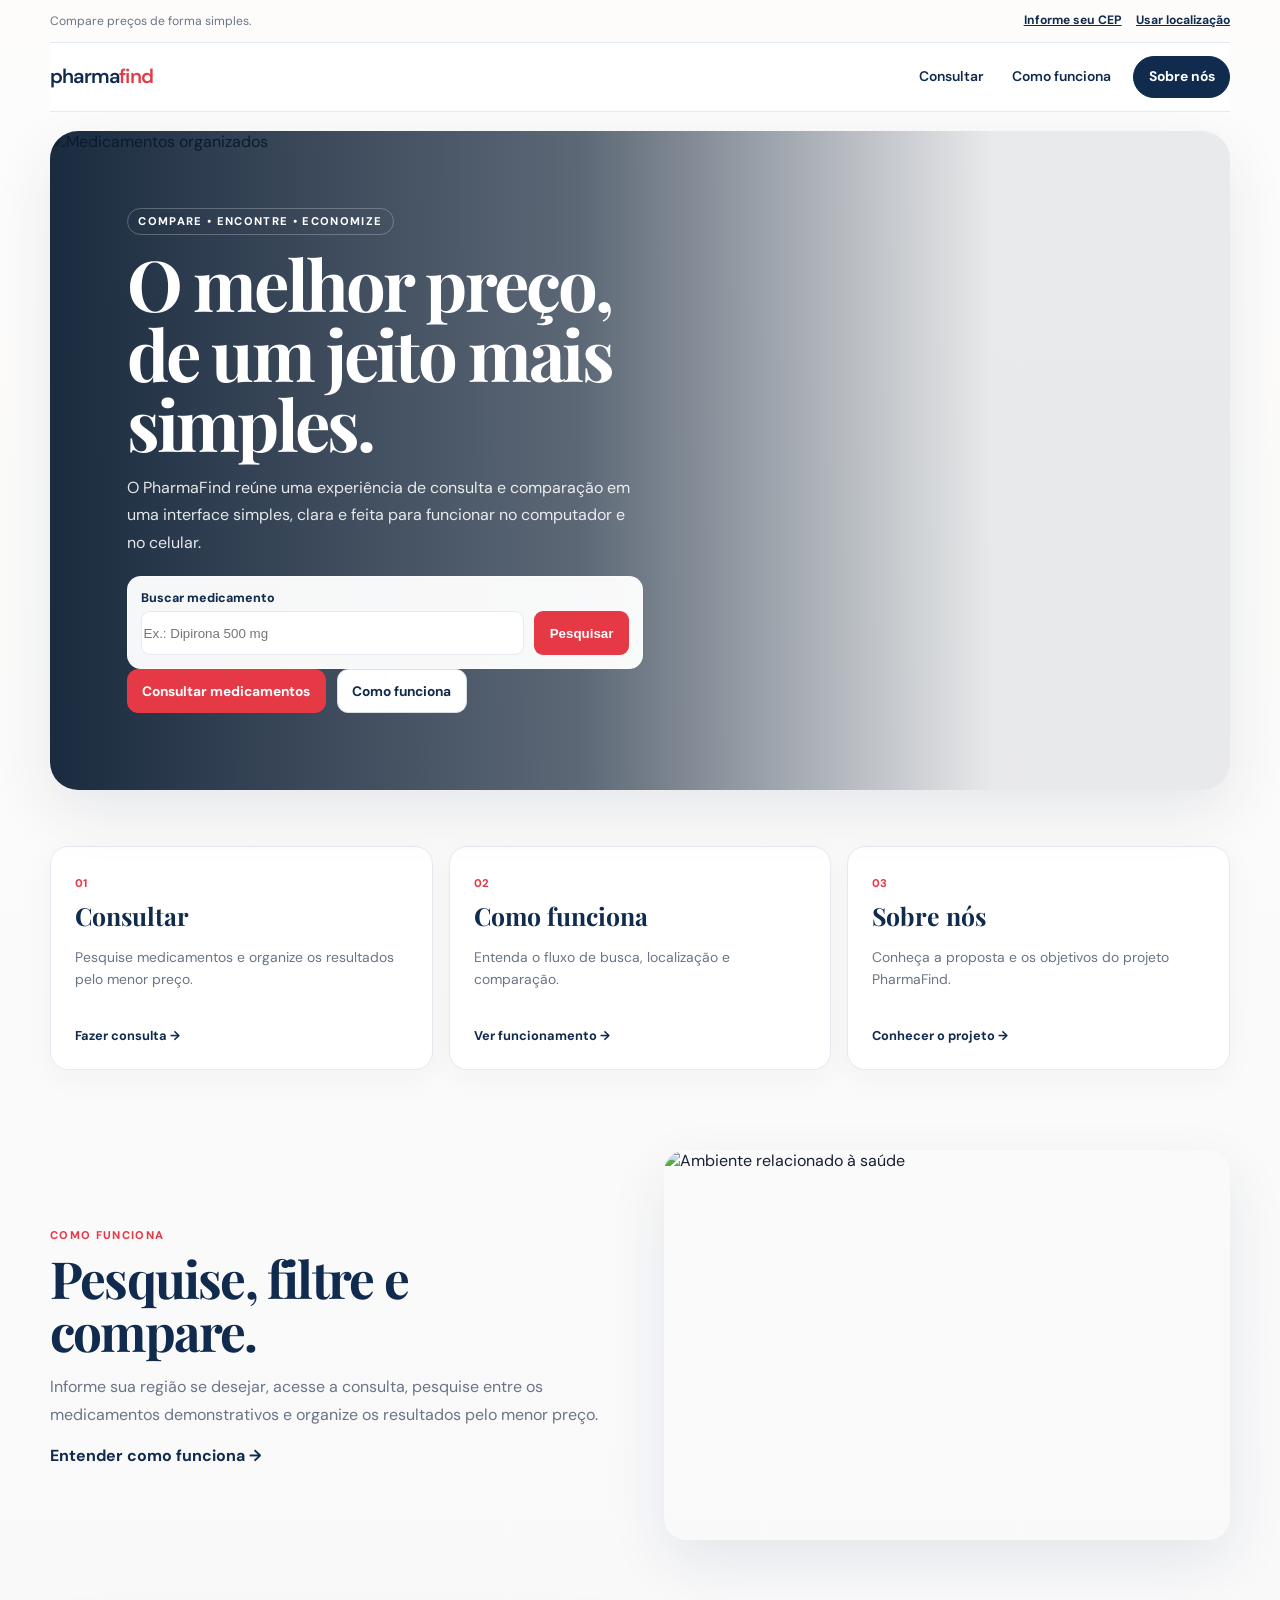
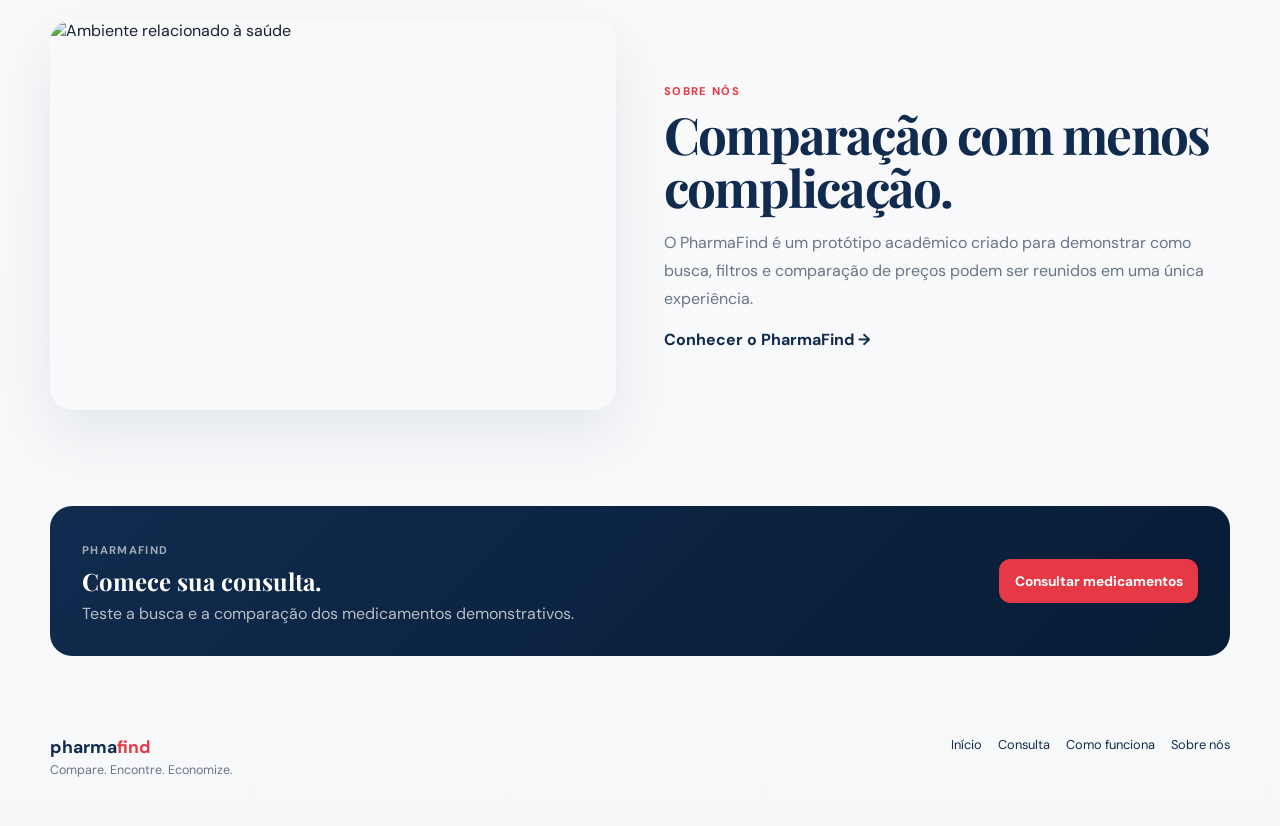
==== frontend/index.html @ 7af1dc47 "feat: realizar auditoria e correcoes do frontend U10" ====
<!doctype html>
<html lang="pt-BR">

<head>
  <meta charset="utf-8">

  <meta
    name="viewport"
    content="width=device-width, initial-scale=1"
  >

  <title>PharmaFind — Início</title>

  <!-- pico CSS -->
  <link
    rel="stylesheet"
    href="https://cdn.jsdelivr.net/npm/@picocss/pico@1/css/pico.min.css"
  >

  <!-- fontes do google -->
  <link rel="preconnect" href="https://fonts.googleapis.com">
  <link rel="preconnect" href="https://fonts.gstatic.com" crossorigin>

  <link
    href="https://fonts.googleapis.com/css2?family=DM+Sans:wght@400;500;600;700&family=Playfair+Display:wght@600;700&display=swap"
    rel="stylesheet"
  >

    <!-- CSS -->
  <link rel="stylesheet" href="style.css">
</head>

<body>

  <a class="skip-link" href="#conteudo-principal">Ir para o conteúdo principal</a>

  <main class="container" id="conteudo-principal">

    <!-- 
        localização e cep
    -->
    <div class="utility">

      <span>
        Compare preços de forma simples.
      </span>

      <div class="utility-actions">

        <button
          id="cepOpen"
          class="utility-button"
          type="button"
        >
          Informe seu CEP
        </button>

        <button
          id="locOpen"
          class="utility-button"
          type="button"
        >
          Usar localização
        </button>

      </div>

    </div>


    <!--
         barra de navegação -->
    <nav class="container-fluid">

      <ul>

        <li>
          <strong>

            <a
              class="brand"
              href="index.html"
            >
              pharma<span>find</span>
            </a>

          </strong>
        </li>

      </ul>


      <ul class="desktop-menu">

        <li>
          <a href="consulta.html">
            Consultar
          </a>
        </li>

        <li>
          <a href="como-funciona.html">
            Como funciona
          </a>
        </li>

        <li>
          <a
            href="sobre.html"
            role="button"
          >
            Sobre nós
          </a>
        </li>

      </ul>


      <!-- botão mobile -->
      <button
        class="mobile-menu-button"
        id="mobileMenuButton"
        type="button"
        aria-label="Abrir menu"
      >
        ☰
      </button>

    </nav>


    <!-- menu mobile -->
    <div
      id="mobileMenu"
      class="mobile-menu"
      hidden
    >

      <a href="consulta.html">
        Consultar medicamentos
      </a>

      <a href="como-funciona.html">
        Como funciona
      </a>

      <a href="sobre.html">
        Sobre nós
      </a>

    </div>


    <!--
         hero
     -->
    <section class="hero">

      <img
        src="https://images.unsplash.com/photo-1584308666744-24d5c474f2ae?auto=format&fit=crop&w=1800&q=90"
        alt="Medicamentos organizados"
      >

      <div class="hero-content">

        <span class="eyebrow">
          COMPARE • ENCONTRE • ECONOMIZE
        </span>

        <h1>
          O melhor preço,
          de um jeito mais simples.
        </h1>

        <p>
          O PharmaFind reúne uma experiência de consulta
          e comparação em uma interface simples, clara
          e feita para funcionar no computador e no celular.
        </p>

        <div class="hero-search">
          <label for="heroMedicineSearch">Buscar medicamento</label>
          <div class="hero-search-row">
            <input
              id="heroMedicineSearch"
              type="search"
              placeholder="Ex.: Dipirona 500 mg"
            >
            <button id="heroSearchButton" type="button">
              Pesquisar
            </button>
          </div>
        </div>

        <div class="hero-buttons">

          <a
            class="primary-button"
            href="consulta.html"
          >
            Consultar medicamentos
          </a>

          <a
            class="secondary-button"
            href="como-funciona.html"
          >
            Como funciona
          </a>

        </div>

      </div>

    </section>


    <!-- 
         quick cars
     -->
    <section class="quick-cards">

      <a
        class="quick-card"
        href="consulta.html"
      >

        <span class="card-number">
          01
        </span>

        <h2>
          Consultar
        </h2>

        <p>
          Pesquise medicamentos e organize
          os resultados pelo menor preço.
        </p>

        <strong>
          Fazer consulta →
        </strong>

      </a>


      <a
        class="quick-card"
        href="como-funciona.html"
      >

        <span class="card-number">
          02
        </span>

        <h2>
          Como funciona
        </h2>

        <p>
          Entenda o fluxo de busca,
          localização e comparação.
        </p>

        <strong>
          Ver funcionamento →
        </strong>

      </a>


      <a
        class="quick-card"
        href="sobre.html"
      >

        <span class="card-number">
          03
        </span>

        <h2>
          Sobre nós
        </h2>

        <p>
          Conheça a proposta e os
          objetivos do projeto PharmaFind.
        </p>

        <strong>
          Conhecer o projeto →
        </strong>

      </a>

    </section>


    <!-- 
         como funciona aba  -->
    <section class="feature-section">

      <div class="feature-text">

        <span class="section-label">
          COMO FUNCIONA
        </span>

        <h2>
          Pesquise, filtre
          e compare.
        </h2>

        <p>
          Informe sua região se desejar, acesse a
          consulta, pesquise entre os medicamentos
          demonstrativos e organize os resultados
          pelo menor preço.
        </p>

        <a href="como-funciona.html">
          Entender como funciona →
        </a>

      </div>


      <div class="feature-image">

        <img
          src="https://images.unsplash.com/photo-1576091160399-112ba8d25d1d?auto=format&fit=crop&w=1200&q=88"
          alt="Ambiente relacionado à saúde"
        >

      </div>

    </section>


    <!-- 
         sobre nós aba 
          -->
    <section class="feature-section feature-reverse">

      <div class="feature-image">

        <img
          src="https://images.unsplash.com/photo-1559757175-0eb30cd8c063?auto=format&fit=crop&w=1200&q=88"
          alt="Ambiente relacionado à saúde"
        >

      </div>


      <div class="feature-text">

        <span class="section-label">
          SOBRE NÓS
        </span>

        <h2>
          Comparação com
          menos complicação.
        </h2>

        <p>
          O PharmaFind é um protótipo acadêmico
          criado para demonstrar como busca,
          filtros e comparação de preços podem
          ser reunidos em uma única experiência.
        </p>

        <a href="sobre.html">
          Conhecer o PharmaFind →
        </a>

      </div>

    </section>


    <!--
         CTA -->
    <section
      class="cta"
      aria-label="Subscribe example"
    >

      <div class="container">

        <article>

          <div>

            <span class="cta-label">
              PHARMAFIND
            </span>

            <h2>
              Comece sua consulta.
            </h2>

            <p>
              Teste a busca e a comparação
              dos medicamentos demonstrativos.
            </p>

          </div>


          <a
            class="primary-button"
            href="consulta.html"
          >
            Consultar medicamentos
          </a>

        </article>

      </div>

    </section>


    <!-- footer  -->
    <footer class="container">

      <div class="footer-brand">

        <strong>
          pharma<span>find</span>
        </strong>

        <p>
          Compare. Encontre. Economize.
        </p>

      </div>


      <div class="footer-links">

        <a href="index.html">
          Início
        </a>

        <a href="consulta.html">
          Consulta
        </a>

        <a href="como-funciona.html">
          Como funciona
        </a>

        <a href="sobre.html">
          Sobre nós
        </a>

      </div>

    </footer>

  </main>


  <!-- 
       pop up de localização
   -->
  <div
    id="locPopup"
    class="popup"
    hidden
  >

    <article class="popup-card">

      <button
        id="locClose"
        class="popup-close"
        type="button"
        aria-label="Fechar"
      >
        ×
      </button>


      <div class="location-icon">
        ⌖
      </div>


      <h2>
        Usar sua localização?
      </h2>

      <p>
        Podemos usar sua localização aproximada
        para simular ofertas próximas.
        Você pode permitir ou recusar.
      </p>


      <div class="popup-actions">

        <button
          id="allow"
          class="primary-button"
          type="button"
        >
          Permitir
        </button>

        <button
          id="decline"
          class="secondary-button"
          type="button"
        >
          Agora não
        </button>

      </div>

    </article>

  </div>


  <!-- 
       CEP
   -->
  <div
    id="cepBox"
    class="cep-box"
    hidden
  >

    <button
      id="cepClose"
      class="popup-close"
      type="button"
      aria-label="Fechar"
    >
      ×
    </button>


    <h3>
      Informe seu CEP
    </h3>

    <p>
      Usado somente para simular sua região.
    </p>


    <div class="cep-form">

      <input
        id="cepInput"
        type="text"
        inputmode="numeric"
        maxlength="9"
        placeholder="00000-000"
        aria-label="CEP"
      >

      <button
        id="saveCep"
        class="primary-button"
        type="button"
      >
        Aplicar
      </button>

    </div>

  </div>


  <!-- JavaScript -->
  <script src="script.js"></script>
  <script src="auth.js"></script>

</body>
</html>
---- frontend/style.css ----
/* variaveis */

:root {
  --pf-navy: #102b4e;
  --pf-navy-dark: #071c35;

  --pf-red: #e63946;

  --pf-background: #f7f8fa;
  --pf-white: #ffffff;

  --pf-text: #172033;
  --pf-muted: #697586;

  --pf-border: #e5eaf0;

  --pf-shadow:
    0 22px 60px rgba(16, 43, 78, 0.09);
}


/*reset */

* {
  box-sizing: border-box;
}

html {
  scroll-behavior: smooth;
}

body {
  margin: 0;

  background:
    linear-gradient(
      180deg,
      #fdfcfb 0%,
      var(--pf-background) 100%
    );

  color: var(--pf-text);

  font-family:
    "DM Sans",
    system-ui,
    -apple-system,
    BlinkMacSystemFont,
    sans-serif;

  overflow-x: hidden;
}

h1,
h2,
h3,
p,
a,
span,
strong {
  word-break: normal;
  overflow-wrap: normal;
  hyphens: none;
}

img {
  max-width: 100%;
}


/* container */

body > main.container {
  width:
    min(
      1180px,
      calc(100% - 32px)
    );

  max-width: 1180px;

  margin-inline: auto;

  padding: 0;
}


/* barra superior */

.utility {
  min-height: 42px;

  display: flex;

  justify-content: space-between;
  align-items: center;

  gap: 1rem;

  color: var(--pf-muted);

  font-size: 0.76rem;
}

.utility > span {
  margin: 0;
}

.utility-actions {
  display: flex;

  align-items: center;

  gap: 0.9rem;
}

.utility-button {
  width: auto;

  min-width: 0;
  min-height: auto;

  margin: 0;

  padding: 0;

  border: 0;

  background: transparent;

  color: var(--pf-navy);

  box-shadow: none;

  font-family:
    "DM Sans",
    sans-serif;

  font-size: 0.76rem;
  font-weight: 700;

  line-height: 1.4;

  text-decoration: underline;

  cursor: pointer;
}

.utility-button:hover,
.utility-button:focus,
.utility-button:active {
  background: transparent;

  color: var(--pf-red);

  border: 0;

  box-shadow: none;

  transform: none;
}


/*barra de pesquisa */

nav.container-fluid {
  position: sticky;

  top: 0;

  z-index: 20;

  display: flex;

  align-items: center;
  justify-content: space-between;

  gap: 2rem;

  width: 100%;

  margin: 0;

  padding:
    0.8rem
    0;

  background:
    rgba(255, 255, 255, 0.96);

  backdrop-filter: blur(15px);

  border-top:
    1px solid var(--pf-border);

  border-bottom:
    1px solid var(--pf-border);
}

nav.container-fluid ul {
  display: flex;

  align-items: center;

  gap: 0.35rem;

  margin: 0;
  padding: 0;

  list-style: none;
}

nav.container-fluid ul:first-child {
  flex-shrink: 0;
}

nav.container-fluid ul.desktop-menu {
  margin-left: auto;
}

nav.container-fluid li {
  margin: 0;
  padding: 0;
}

nav.container-fluid a {
  color: var(--pf-navy);

  font-family:
    "DM Sans",
    sans-serif;

  font-weight: 600;

  text-decoration: none;
}


/* logo padrão */

.brand {
  display: inline-flex;

  align-items: center;

  margin: 0;

  padding: 0;

  color: var(--pf-navy);

  font-family:
    "DM Sans",
    sans-serif;

  font-size: 1.25rem;
  font-weight: 700;

  line-height: 1;

  letter-spacing: -0.04em;

  text-decoration: none;

  white-space: nowrap;
}

.brand strong {
  display: inline;

  margin: 0;

  color: var(--pf-navy);

  font: inherit;

  line-height: inherit;
}

.brand span {
  color: var(--pf-red);
}

.brand:hover,
.brand:focus {
  color: var(--pf-navy);

  text-decoration: none;
}


/* menu de desktop */

.desktop-menu {
  display: flex;

  align-items: center;
  justify-content: flex-end;

  gap: 0.35rem;
}

.desktop-menu a {
  display: inline-flex;

  align-items: center;
  justify-content: center;

  min-height: 42px;

  margin: 0;

  padding:
    0.55rem
    0.7rem;

  color: var(--pf-navy);

  border-radius: 10px;

  font-family:
    "DM Sans",
    sans-serif;

  font-size: 0.87rem;
  font-weight: 600;

  line-height: 1;

  text-decoration: none;

  white-space: nowrap;
}

.desktop-menu a:hover,
.desktop-menu a:focus {
  background: #f5f7fa;

  color: var(--pf-navy);
}

.desktop-menu a[aria-current="page"] {
  color: var(--pf-red);
}

.desktop-menu a[role="button"] {
  min-height: 42px;

  margin: 0 0 0 0.35rem;

  padding:
    0.55rem
    0.9rem;

  border:
    1px solid var(--pf-navy);

  border-radius: 999px;

  background:
    var(--pf-navy);

  color: var(--pf-white);

  box-shadow: none;

  font-size: 0.87rem;
  font-weight: 700;
}

.desktop-menu a[role="button"]:hover,
.desktop-menu a[role="button"]:focus {
  background:
    var(--pf-navy-dark);

  border-color:
    var(--pf-navy-dark);

  color:
    var(--pf-white);
}

.auth-actions {
  display: flex;
  align-items: center;
  gap: 0.45rem;
  margin-left: 0.35rem;
}

.auth-actions a,
.auth-login-button,
.auth-signup-button {
  display: inline-flex;
  align-items: center;
  justify-content: center;
  min-height: 42px;
  padding: 0.55rem 0.85rem;
  border: 1px solid var(--pf-navy);
  border-radius: 999px;
  color: var(--pf-navy);
  font-size: 0.87rem;
  font-weight: 700;
  line-height: 1;
  text-decoration: none;
  white-space: nowrap;
}

.auth-signup-button {
  background: var(--pf-navy);
  color: var(--pf-white) !important;
}

.auth-login-button:hover,
.auth-login-button:focus {
  background: #f5f7fa;
  color: var(--pf-navy);
}

.auth-signup-button:hover,
.auth-signup-button:focus {
  background: var(--pf-navy-dark);
  border-color: var(--pf-navy-dark);
  color: var(--pf-white) !important;
}

.mobile-menu .auth-login-button,
.mobile-menu .auth-signup-button {
  width: 100%;
  margin-bottom: 0.4rem;
}

.mobile-menu .auth-signup-button {
  color: var(--pf-white) !important;
}


/*menu do mobile */

.mobile-menu-button {
  display: none;

  width: auto;

  min-width: 0;

  margin: 0;

  padding:
    0.4rem
    0.6rem;

  background:
    var(--pf-white);

  border:
    1px solid var(--pf-border);

  border-radius: 10px;

  color:
    var(--pf-navy);

  box-shadow: none;

  font-size: 1.25rem;
}

.mobile-menu {
  padding:
    0.7rem
    0;
}

.mobile-menu[hidden] {
  display: none;
}

.mobile-menu a {
  display: block;

  margin-bottom: 0.4rem;

  padding:
    0.75rem
    0.9rem;

  background:
    var(--pf-white);

  border:
    1px solid var(--pf-border);

  border-radius: 10px;

  color:
    var(--pf-navy);

  font-family:
    "DM Sans",
    sans-serif;

  font-weight: 600;

  text-decoration: none;
}


/* hero */

.hero {
  position: relative;

  min-height: 490px;

  margin:
    1.2rem
    0
    3.5rem;

  overflow: hidden;

  border-radius: 28px;

  box-shadow:
    var(--pf-shadow);
}

.hero > img {
  position: absolute;

  inset: 0;

  width: 100%;
  height: 100%;

  object-fit: cover;
}

.hero::after {
  content: "";

  position: absolute;

  inset: 0;

  background:
    linear-gradient(
      90deg,
      rgba(7, 25, 47, 0.92) 0%,
      rgba(7, 25, 47, 0.65) 45%,
      rgba(7, 25, 47, 0.08) 80%
    );
}

.hero-content {
  position: relative;

  z-index: 2;

  max-width: 670px;

  padding:
    clamp(
      2.3rem,
      6vw,
      5rem
    );

  color:
    var(--pf-white);
}

.eyebrow {
  display: inline-block;

  padding:
    0.35rem
    0.65rem;

  border:
    1px solid
    rgba(255, 255, 255, 0.25);

  border-radius: 999px;

  font-size: 0.7rem;
  font-weight: 800;

  letter-spacing: 0.12em;
}

.hero h1 {
  max-width: 620px;

  margin:
    0.9rem
    0
    1rem;

  color:
    var(--pf-white);

  font-family:
    "Playfair Display",
    serif;

  font-size:
    clamp(
      2.7rem,
      5.5vw,
      5rem
    );

  line-height: 0.99;

  letter-spacing: -0.04em;
}

.hero p {
  max-width: 550px;

  margin-bottom: 1.2rem;

  color:
    rgba(255, 255, 255, 0.88);

  font-size: 1rem;

  line-height: 1.7;
}

.hero-buttons {
  display: flex;

  flex-wrap: wrap;

  gap: 0.7rem;
}


/* botões */

.primary-button,
.secondary-button {
  display: inline-flex;

  width: auto;

  min-height: 44px;

  align-items: center;
  justify-content: center;

  margin: 0;

  padding:
    0.65rem
    0.9rem;

  border-radius: 11px;

  font-family:
    "DM Sans",
    sans-serif;

  font-size: 0.86rem;
  font-weight: 700;

  text-decoration: none;
}

.primary-button {
  background:
    var(--pf-red);

  border:
    1px solid var(--pf-red);

  color:
    var(--pf-white);
}

.primary-button:hover,
.primary-button:focus {
  background:
    #cf303d;

  border-color:
    #cf303d;

  color:
    var(--pf-white);
}

.secondary-button {
  background:
    var(--pf-white);

  border:
    1px solid #d8dee6;

  color:
    var(--pf-navy);
}


/* cards quick */

.quick-cards {
  display: grid;

  grid-template-columns:
    repeat(
      3,
      minmax(0, 1fr)
    );

  gap: 1rem;

  margin-bottom: 5rem;
}

.quick-card {
  min-width: 0;

  padding: 1.5rem;

  background:
    var(--pf-white);

  border:
    1px solid var(--pf-border);

  border-radius: 18px;

  box-shadow:
    0 8px 30px
    rgba(16, 43, 78, 0.04);

  color: inherit;

  text-decoration: none;

  transition:
    transform 0.2s ease,
    box-shadow 0.2s ease;
}

.quick-card:hover {
  transform:
    translateY(-4px);

  box-shadow:
    0 18px 40px
    rgba(16, 43, 78, 0.09);
}

.card-number {
  color:
    var(--pf-red);

  font-size: 0.7rem;
  font-weight: 800;
}

.quick-card h2 {
  margin:
    0.45rem
    0;

  color:
    var(--pf-navy);

  font-family:
    "Playfair Display",
    serif;

  font-size:
    1.55rem;
}

.quick-card p {
  min-height: 65px;

  margin-bottom:
    0.8rem;

  color:
    var(--pf-muted);

  font-size:
    0.87rem;

  line-height:
    1.6;
}

.quick-card strong {
  color:
    var(--pf-navy);

  font-size:
    0.8rem;
}


/*seções extra */

.feature-section {
  display: grid;

  grid-template-columns:
    minmax(0, 1fr)
    minmax(0, 1fr);

  align-items:
    center;

  gap:
    3rem;

  margin:
    5rem
    0;
}

.feature-text,
.feature-image {
  min-width:
    0;
}

.section-label {
  color:
    var(--pf-red);

  font-size:
    0.7rem;

  font-weight:
    800;

  letter-spacing:
    0.12em;
}

.feature-text h2 {
  margin:
    0.5rem
    0
    1rem;

  color:
    var(--pf-navy);

  font-family:
    "Playfair Display",
    serif;

  font-size:
    clamp(
      2.2rem,
      4vw,
      4rem
    );

  line-height:
    1.03;

  letter-spacing:
    -0.035em;
}

.feature-text p {
  color:
    var(--pf-muted);

  line-height:
    1.75;
}

.feature-text > a {
  color:
    var(--pf-navy);

  font-weight:
    700;

  text-decoration:
    none;
}

.feature-image img {
  display:
    block;

  width:
    100%;

  height:
    390px;

  object-fit:
    cover;

  border-radius:
    22px;

  box-shadow:
    var(--pf-shadow);
}


/* cta */

.cta {
  padding:
    1rem
    0
    3rem;
}

.cta article {
  display:
    flex;

  justify-content:
    space-between;

  align-items:
    center;

  gap:
    2rem;

  margin:
    0;

  padding:
    2rem;

  border:
    0;

  border-radius:
    22px;

  background:
    linear-gradient(
      135deg,
      var(--pf-navy),
      var(--pf-navy-dark)
    );

  color:
    var(--pf-white);
}

.cta-label {
  color:
    rgba(255, 255, 255, 0.6);

  font-size:
    0.7rem;

  font-weight:
    800;

  letter-spacing:
    0.12em;
}

.cta h2 {
  margin:
    0.4rem
    0;

  color:
    var(--pf-white);

  font-family:
    "Playfair Display",
    serif;
}

.cta p {
  margin:
    0;

  color:
    rgba(255, 255, 255, 0.7);
}


/* footer */

footer.container {
  display:
    flex;

  justify-content:
    space-between;

  gap:
    2rem;

  padding:
    2rem
    0
    3rem;
}

.footer-brand strong {
  color:
    var(--pf-navy);

  font-size:
    1.1rem;
}

.footer-brand strong span {
  color:
    var(--pf-red);
}

.footer-brand p {
  margin:
    0.25rem
    0
    0;

  color:
    var(--pf-muted);

  font-size:
    0.78rem;
}

.footer-links {
  display:
    flex;

  flex-wrap:
    wrap;

  gap:
    1rem;
}

.footer-links a {
  color:
    var(--pf-navy);

  font-size:
    0.8rem;

  text-decoration:
    none;
}


/* pop up localizacao */

.popup {
  position:
    fixed;

  inset:
    0;

  z-index:
    100;

  display:
    flex;

  align-items:
    flex-start;

  justify-content:
    center;

  padding:
    1rem;

  background:
    rgba(7, 22, 39, 0.28);

  backdrop-filter:
    blur(4px);
}

.popup[hidden],
.cep-box[hidden] {
  display:
    none;
}

.popup-card {
  position:
    relative;

  width:
    min(
      420px,
      100%
    );

  margin-top:
    5rem;

  padding:
    1.4rem;

  background:
    var(--pf-white);

  border-radius:
    20px;

  box-shadow:
    0 28px 80px
    rgba(16, 43, 78, 0.25);
}

.popup-card h2 {
  margin:
    0.8rem
    0
    0.4rem;

  color:
    var(--pf-navy);

  font-family:
    "Playfair Display",
    serif;
}

.popup-card p {
  color:
    var(--pf-muted);

  font-size:
    0.88rem;

  line-height:
    1.6;
}

.location-icon {
  display:
    grid;

  width:
    44px;

  height:
    44px;

  place-items:
    center;

  border-radius:
    12px;

  background:
    #edf3f8;

  color:
    var(--pf-navy);

  font-size:
    1.3rem;
}

.popup-close {
  position:
    absolute;

  top:
    0.65rem;

  right:
    0.8rem;

  width:
    auto;

  min-width:
    0;

  margin:
    0;

  padding:
    0.15rem;

  border:
    0;

  background:
    transparent;

  color:
    #7d8693;

  box-shadow:
    none;

  font-size:
    1.4rem;
}

.popup-actions {
  display:
    grid;

  grid-template-columns:
    1fr
    1fr;

  gap:
    0.6rem;

  margin-top:
    1rem;
}

.popup-actions button {
  width:
    100%;
}


/* cep */

.cep-box {
  position:
    fixed;

  z-index:
    110;

  top:
    75px;

  right:
    20px;

  width:
    min(
      320px,
      calc(100% - 24px)
    );

  padding:
    1rem;

  background:
    var(--pf-white);

  border:
    1px solid var(--pf-border);

  border-radius:
    16px;

  box-shadow:
    0 20px 50px
    rgba(16, 43, 78, 0.18);
}

.cep-box h3 {
  margin:
    0
    0
    0.3rem;

  color:
    var(--pf-navy);

  font-family:
    "Playfair Display",
    serif;
}

.cep-box p {
  margin-bottom:
    0.7rem;

  color:
    var(--pf-muted);

  font-size:
    0.78rem;
}

.cep-form {
  display:
    grid;

  grid-template-columns:
    minmax(0, 1fr)
    auto;

  gap:
    0.5rem;
}

.cep-form input {
  min-width:
    0;

  margin:
    0;
}

.cep-form button {
  margin:
    0;
}


/* login */

.login-page {
  width: min(1120px, calc(100% - 32px));
  min-height: 100vh;
  margin: 0 auto;
  padding: 1.1rem 0 1.5rem;
}

.login-brand {
  display: inline-flex;
  margin-bottom: 1.25rem;
}

.login-shell {
  display: grid;
  grid-template-columns: 1.15fr 0.85fr;
  align-items: stretch;
  gap: 2rem;
}

.login-intro {
  display: flex;
  flex-direction: column;
  justify-content: center;
  padding: clamp(1.6rem, 3vw, 2.5rem);
  border: 1px solid var(--pf-border);
  border-radius: 28px;
  background: linear-gradient(135deg, rgba(16, 43, 78, 0.97), rgba(7, 27, 49, 0.92));
  color: var(--pf-white);
  box-shadow: var(--pf-shadow);
}

.login-intro h1 {
  margin: 0.9rem 0;
  color: var(--pf-white);
  font-family: "Playfair Display", serif;
  font-size: clamp(2.3rem, 4vw, 4rem);
  line-height: 1.04;
  letter-spacing: -0.04em;
}

.login-intro p {
  margin: 0;
  color: rgba(255, 255, 255, 0.8);
  line-height: 1.7;
}

.login-note {
  display: flex;
  align-items: center;
  gap: 0.8rem;
  margin-top: 1.4rem;
  padding-top: 1rem;
  border-top: 1px solid rgba(255, 255, 255, 0.12);
}

.login-note span {
  display: inline-grid;
  place-items: center;
  width: 34px;
  height: 34px;
  border-radius: 50%;
  background: rgba(255, 255, 255, 0.12);
  color: var(--pf-white);
  font-size: 1.2rem;
  font-weight: 700;
}

.login-note p { margin: 0; }

.login-card {
  padding: clamp(1.4rem, 2vw, 2rem);
  border: 1px solid var(--pf-border);
  border-radius: 28px;
  background: var(--pf-white);
  box-shadow: var(--pf-shadow);
}

.login-card-heading { margin-bottom: 1.25rem; }

.login-kicker {
  margin: 0 0 0.4rem;
  color: var(--pf-red);
  font-size: 0.72rem;
  font-weight: 800;
  letter-spacing: 0.12em;
  text-transform: uppercase;
}

.login-card-heading h2 {
  margin: 0;
  color: var(--pf-navy);
  font-family: "Playfair Display", serif;
  font-size: clamp(2rem, 3vw, 2.8rem);
  line-height: 1.05;
}

.login-card-heading p {
  margin: 0.45rem 0 0;
  color: var(--pf-muted);
  line-height: 1.6;
}

#loginForm {
  display: grid;
  gap: 0.8rem;
}

#loginForm label {
  display: block;
  color: var(--pf-navy);
  font-size: 0.78rem;
  font-weight: 700;
}

#loginForm input:not([type="checkbox"]) {
  width: 100%;
  min-height: 48px;
  padding: 0.8rem 0.9rem;
  border: 1px solid #dfe6ee;
  border-radius: 12px;
  background: #f9fafc;
  color: var(--pf-text);
  font: inherit;
}

#loginForm input:not([type="checkbox"]):focus {
  outline: none;
  border-color: rgba(230, 57, 70, 0.7);
  box-shadow: 0 0 0 4px rgba(230, 57, 70, 0.12);
}

.field-error {
  min-height: 1em;
  color: var(--pf-red);
  font-size: 0.72rem;
}

.password-label-row {
  display: flex;
  align-items: center;
  justify-content: space-between;
  gap: 0.7rem;
}

.password-label-row a {
  color: var(--pf-red);
  font-size: 0.74rem;
  font-weight: 600;
  text-decoration: none;
}

.password-field { position: relative; }

.password-field input { padding-right: 86px !important; }

.password-toggle {
  position: absolute;
  top: 50%;
  right: 10px;
  transform: translateY(-50%);
  border: 0;
  background: transparent;
  color: var(--pf-navy);
  font: inherit;
  font-size: 0.72rem;
  font-weight: 700;
  cursor: pointer;
}

.remember-me {
  display: inline-flex;
  align-items: center;
  gap: 0.55rem;
  margin-top: 0.15rem;
  color: var(--pf-muted);
  font-size: 0.82rem;
}

.remember-me input {
  width: 16px;
  height: 16px;
  accent-color: var(--pf-red);
}

.login-submit {
  width: 100%;
  margin-top: 0.5rem;
}

.login-status {
  min-height: 1.2em;
  margin: 0.45rem 0 0;
  color: var(--pf-muted);
  font-size: 0.8rem;
}

.create-account {
  margin: 1.2rem 0 0;
  color: var(--pf-muted);
  font-size: 0.8rem;
  text-align: center;
}

.create-account a {
  color: var(--pf-navy);
  font-weight: 700;
  text-decoration: none;
}

.login-footer {
  display: flex;
  align-items: center;
  justify-content: space-between;
  gap: 1rem;
  padding-top: 1.1rem;
  color: var(--pf-muted);
  font-size: 0.78rem;
}

.login-footer a {
  color: var(--pf-navy);
  font-weight: 600;
  text-decoration: none;
}

/* tablets */

@media (max-width: 850px) {
  .login-shell {
    grid-template-columns: 1fr;
  }

  .login-intro {
    min-height: 280px;
  }

  .desktop-menu {
    display:
      none !important;
  }

  .mobile-menu-button {
    display:
      inline-flex;

    align-items:
      center;

    justify-content:
      center;
  }

  nav.container-fluid {
    display:
      flex;

    justify-content:
      space-between;

    align-items:
      center;
  }

  .hero {
    min-height:
      450px;
  }

  .hero::after {
    background:
      linear-gradient(
        0deg,
        rgba(7, 25, 47, 0.93) 0%,
        rgba(7, 25, 47, 0.4) 75%,
        rgba(7, 25, 47, 0.08) 100%
      );
  }

  .hero-content {
    position:
      absolute;

    left:
      0;

    right:
      0;

    bottom:
      0;

    max-width:
      none;

    padding:
      1.6rem;
  }

  .quick-cards {
    grid-template-columns:
      1fr;
  }

  .quick-card p {
    min-height:
      auto;
  }

  .feature-section {
    grid-template-columns:
      1fr;

    gap:
      1.5rem;
  }

  .feature-reverse .feature-image {
    order:
      2;
  }

  .feature-reverse .feature-text {
    order:
      1;
  }
}


/* mobile geral */

@media (max-width: 560px) {
  body > main.container {
    width:
      calc(100% - 20px);
  }

  .utility {
    justify-content:
      flex-end;
  }

  .utility > span {
    display:
      none;
  }

  .utility-actions {
    gap:
      0.7rem;
  }

  nav.container-fluid {
    gap:
      1rem;

    padding:
      0.65rem
      0;
  }

  .brand {
    font-size:
      1.1rem;
  }

  .hero {
    min-height:
      430px;

    margin-top:
      0.8rem;

    margin-bottom:
      2.5rem;

    border-radius:
      18px;
  }

  .hero-content {
    padding:
      1.25rem;
  }

  .hero h1 {
    font-size:
      clamp(
        2.2rem,
        11vw,
        3rem
      );

    line-height:
      1.02;
  }

  .hero p {
    font-size:
      0.9rem;

    line-height:
      1.55;
  }

  .hero-buttons {
    flex-direction:
      column;
  }

  .hero-buttons a {
    width:
      100%;
  }

  .quick-cards {
    margin-bottom:
      3rem;
  }

  .quick-card {
    padding:
      1.2rem;
  }

  .feature-section {
    margin:
      3.5rem
      0;
  }

  .feature-text h2 {
    font-size:
      2.4rem;
  }

  .feature-image img {
    height:
      280px;

    border-radius:
      17px;
  }

  .cta article {
    flex-direction:
      column;

    align-items:
      flex-start;

    padding:
      1.4rem;
  }

  .cta .primary-button {
    width:
      100%;
  }

  footer.container {
    flex-direction:
      column;

    gap:
      1rem;
  }

  .popup-card {
    margin-top:
      2rem;
  }

  .popup-actions {
    grid-template-columns:
      1fr;
  }

  .cep-box {
    top:
      68px;

    left:
      12px;

    right:
      12px;

    width:
      auto;
  }
}


/*  celulares muito pequenos */

@media (max-width: 380px) {
  .utility-actions {
    width:
      100%;

    justify-content:
      space-between;
  }

  .hero {
    min-height:
      450px;
  }

  .hero h1 {
    font-size:
      2.15rem;
  }

  .cep-form {
    grid-template-columns:
      1fr;
  }

  .cep-form button {
    width:
      100%;
  }
}


/* acessibilidade: desativar animações para usuários que preferem reduzir movimento */

@media (prefers-reduced-motion: reduce) {
  * {
    scroll-behavior:
      auto !important;

    transition:
      none !important;
  }
}

/* cadastro */

.account-page {
  min-height: 100vh;
}

#accountForm {
  display: grid;
  gap: 0.8rem;
}

#accountForm label {
  display: block;
  color: var(--pf-navy);
  font-size: 0.78rem;
  font-weight: 700;
}

#accountForm input:not([type="checkbox"]) {
  width: 100%;
  min-height: 48px;
  margin: 0.35rem 0 0;
  padding: 0.8rem 0.9rem;
  border: 1px solid #dfe6ee;
  border-radius: 12px;
  background: #f9fafc;
  color: var(--pf-text);
  font: inherit;
}

#accountForm input:not([type="checkbox"])::placeholder {
  color: var(--pf-muted);
  opacity: 1;
}

#accountForm input:not([type="checkbox"]):focus {
  outline: none;
  border-color: rgba(230, 57, 70, 0.7);
  box-shadow: 0 0 0 4px rgba(230, 57, 70, 0.12);
}

.account-fields-row {
  display: grid;
  grid-template-columns: repeat(2, minmax(0, 1fr));
  gap: 0.75rem;
}

.account-fields-row > div {
  min-width: 0;
}

.account-consent {
  display: flex !important;
  align-items: flex-start;
  gap: 0.55rem;
  margin: 0.15rem 0 0.75rem !important;
  color: var(--pf-muted) !important;
  font-size: 0.72rem !important;
  font-weight: 400 !important;
  line-height: 1.4;
}

.account-consent input {
  flex: 0 0 auto;
  width: 16px;
  height: 16px;
  margin: 0.12rem 0 0;
  accent-color: var(--pf-red);
}

.account-submit {
  width: 100%;
  margin-top: 0.2rem;
}

.account-feedback {
  min-height: 1.3rem;
  margin: 0.8rem 0 0;
  font-size: 0.78rem;
  line-height: 1.4;
  text-align: center;
}

.account-feedback.is-error { color: var(--pf-red); }
.account-feedback.is-success { color: #176344; }

@media (max-width: 800px) {
  .account-fields-row {
    grid-template-columns: 1fr;
    gap: 0.75rem;
  }
}

@media (max-width: 560px) {
  .account-fields-row {
    gap: 0.5rem;
  }
}

nav.container-fluid a.nav-account-button:hover,
nav.container-fluid a.nav-account-button:focus {
  background: var(--pf-navy-dark);
  border-color: var(--pf-navy-dark);
  color: var(--pf-white);
}

/* busca principal do hero */
.hero-search {
  width: 100%;
  max-width: 620px;
  margin-top: 1.25rem;
  padding: 0.8rem;
  border: 1px solid rgba(255, 255, 255, 0.48);
  border-radius: 14px;
  background: rgba(255, 255, 255, 0.96);
}

.hero-search label {
  display: block;
  margin: 0 0 0.35rem;
  color: var(--pf-navy);
  font-size: 0.78rem;
  font-weight: 800;
}

.hero-search-row {
  display: grid;
  grid-template-columns: minmax(0, 1fr) auto;
  gap: 0.6rem;
}

.hero-search input {
  height: 44px;
  margin: 0;
  border: 1px solid var(--pf-border);
  border-radius: 9px;
  background: var(--pf-white);
  color: var(--pf-text);
}

.hero-search button {
  height: 44px;
  margin: 0;
  padding: 0 1rem;
  border: 0;
  border-radius: 9px;
  background: var(--pf-red);
  color: var(--pf-white);
  font-weight: 800;
}

.offer-button {
  border: 0;
  cursor: pointer;
}

.offer-button:hover,
.offer-button:focus-visible {
  background: var(--pf-navy-dark);
  color: var(--pf-white);
}

/* navegação por teclado e foco */
.skip-link {
  position: fixed;
  top: 0.5rem;
  left: 0.5rem;
  z-index: 999;
  transform: translateY(-180%);
  padding: 0.75rem 1rem;
  border-radius: 8px;
  background: var(--pf-navy-dark);
  color: var(--pf-white);
  font-weight: 800;
  text-decoration: none;
}

.skip-link:focus {
  transform: translateY(0);
}

:focus-visible {
  outline: 3px solid #c62f3a;
  outline-offset: 3px;
}

button:disabled,
[aria-disabled="true"] {
  cursor: not-allowed;
  opacity: 0.65;
}

.toast-status {
  position: fixed;
  right: 1rem;
  bottom: 1rem;
  z-index: 200;
  max-width: min(360px, calc(100% - 2rem));
  padding: 0.85rem 1rem;
  border: 1px solid var(--pf-border);
  border-radius: 12px;
  background: var(--pf-navy-dark);
  color: var(--pf-white);
  box-shadow: var(--pf-shadow);
}

.toast-status[hidden] {
  display: none;
}

.hero-search-row button:focus-visible,
.mobile-menu-button:focus-visible,
.utility-button:focus-visible,
.offer-button:focus-visible {
  outline: 3px solid #ffd166;
  outline-offset: 3px;
}
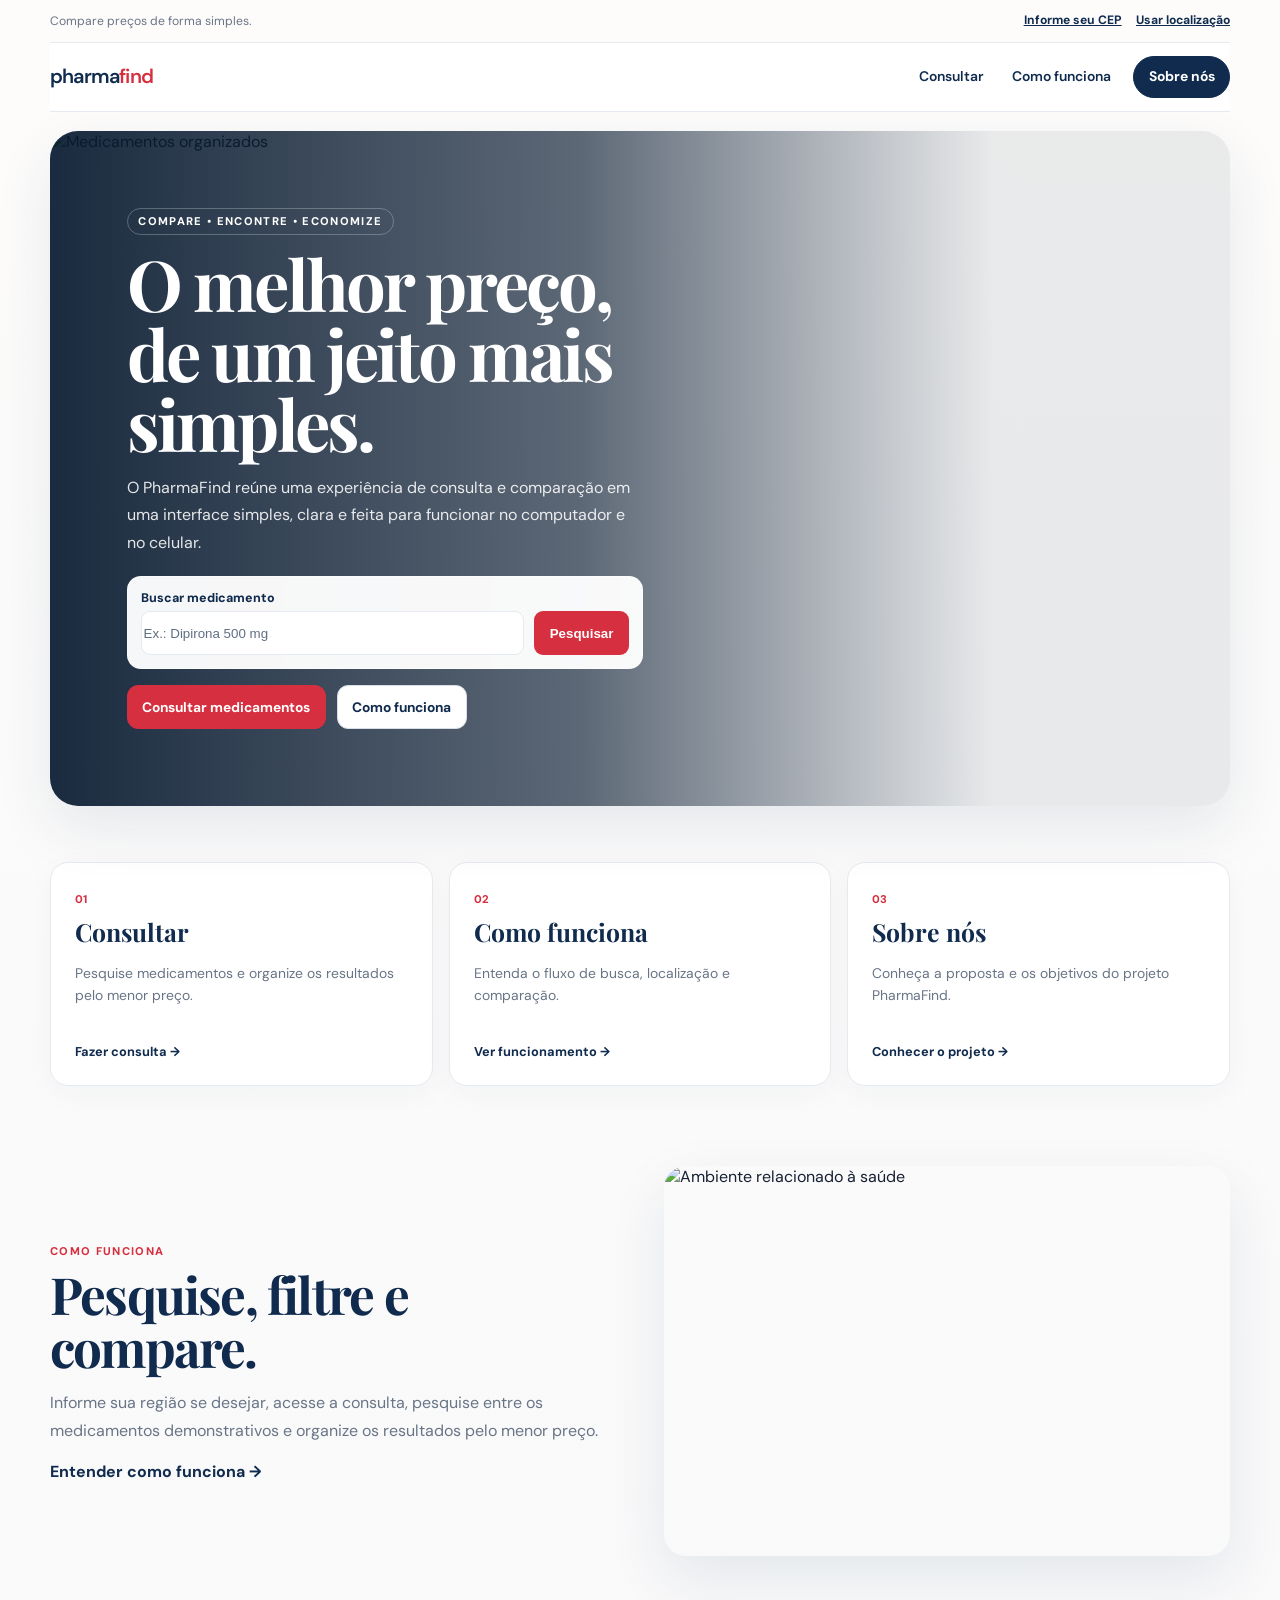
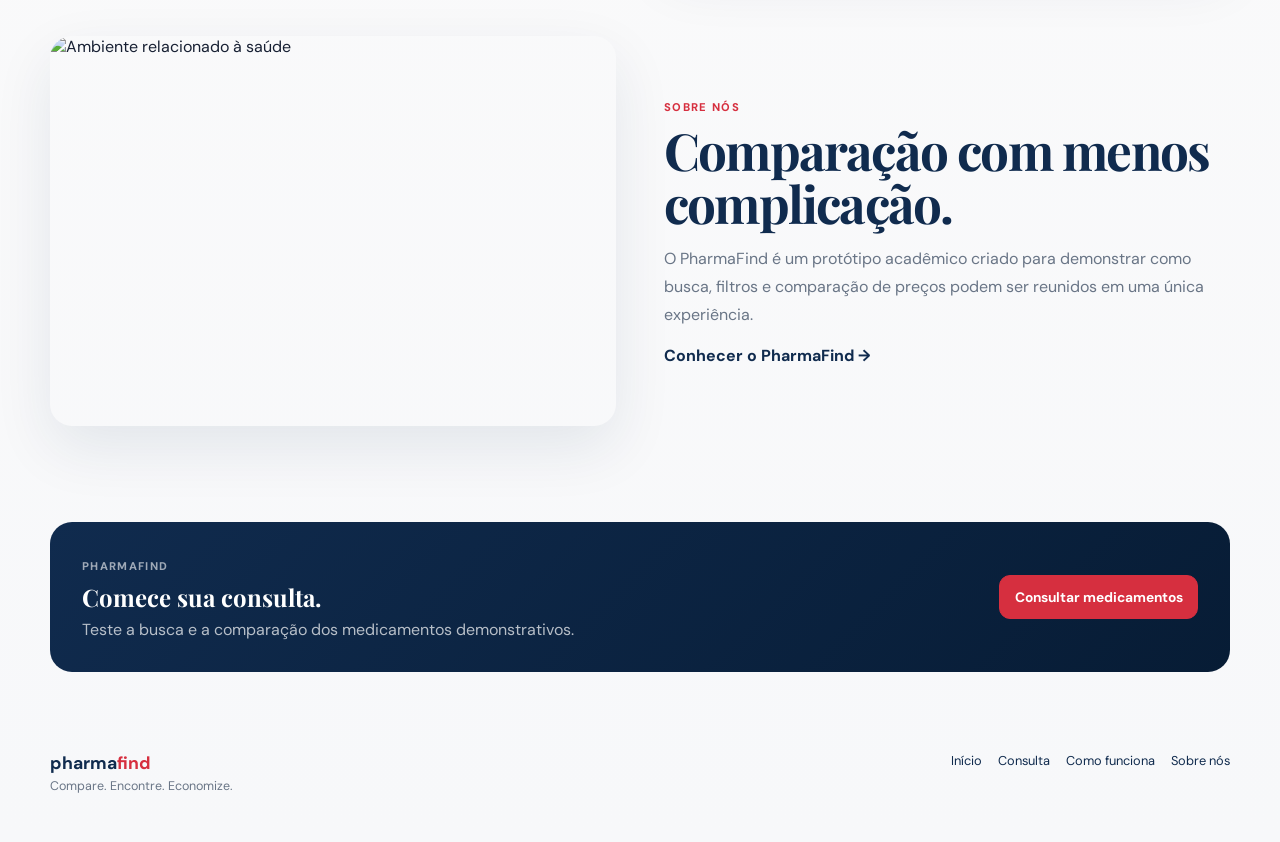
==== commit c0d89c9f: "fix: corrigir fluxo de consulta U10 Alinha os dados demonstrativos da consulta com a seed oficial, s" ====
--- a/frontend/index.html
+++ b/frontend/index.html
@@ -34,7 +34,7 @@
 
   <a class="skip-link" href="#conteudo-principal">Ir para o conteúdo principal</a>
 
-  <main class="container" id="conteudo-principal">
+  <main class="container">
 
     <!-- 
         localização e cep
@@ -154,7 +154,7 @@
     <!--
          hero
      -->
-    <section class="hero">
+    <section class="hero" id="conteudo-principal" tabindex="-1">
 
       <img
         src="https://images.unsplash.com/photo-1584308666744-24d5c474f2ae?auto=format&fit=crop&w=1800&q=90"
@@ -495,8 +495,8 @@
       </h2>
 
       <p>
-        Podemos usar sua localização aproximada
-        para simular ofertas próximas.
+        Podemos solicitar sua localização aproximada.
+        A comparação por distância ainda não está integrada.
         Você pode permitir ou recusar.
       </p>
 
@@ -550,7 +550,7 @@
     </h3>
 
     <p>
-      Usado somente para simular sua região.
+      CEP opcional; a comparação por distância ainda não está integrada.
     </p>
 
 
@@ -580,7 +580,6 @@
 
   <!-- JavaScript -->
   <script src="script.js"></script>
-  <script src="auth.js"></script>
 
 </body>
 </html>
--- a/frontend/style.css
+++ b/frontend/style.css
@@ -4,7 +4,7 @@
   --pf-navy: #102b4e;
   --pf-navy-dark: #071c35;
 
-  --pf-red: #e63946;
+  --pf-red: #d62f3f;
 
   --pf-background: #f7f8fa;
   --pf-white: #ffffff;
@@ -16,6 +16,12 @@
 
   --pf-shadow:
     0 22px 60px rgba(16, 43, 78, 0.09);
+}
+
+input::placeholder,
+textarea::placeholder {
+  color: #5f6f82;
+  opacity: 1;
 }
 
 
@@ -635,6 +641,9 @@
   flex-wrap: wrap;
 
   gap: 0.7rem;
+
+  margin-top:
+    1rem;
 }
 
 
@@ -1731,6 +1740,9 @@
   .hero-buttons {
     flex-direction:
       column;
+
+    margin-top:
+      1rem;
   }
 
   .hero-buttons a {
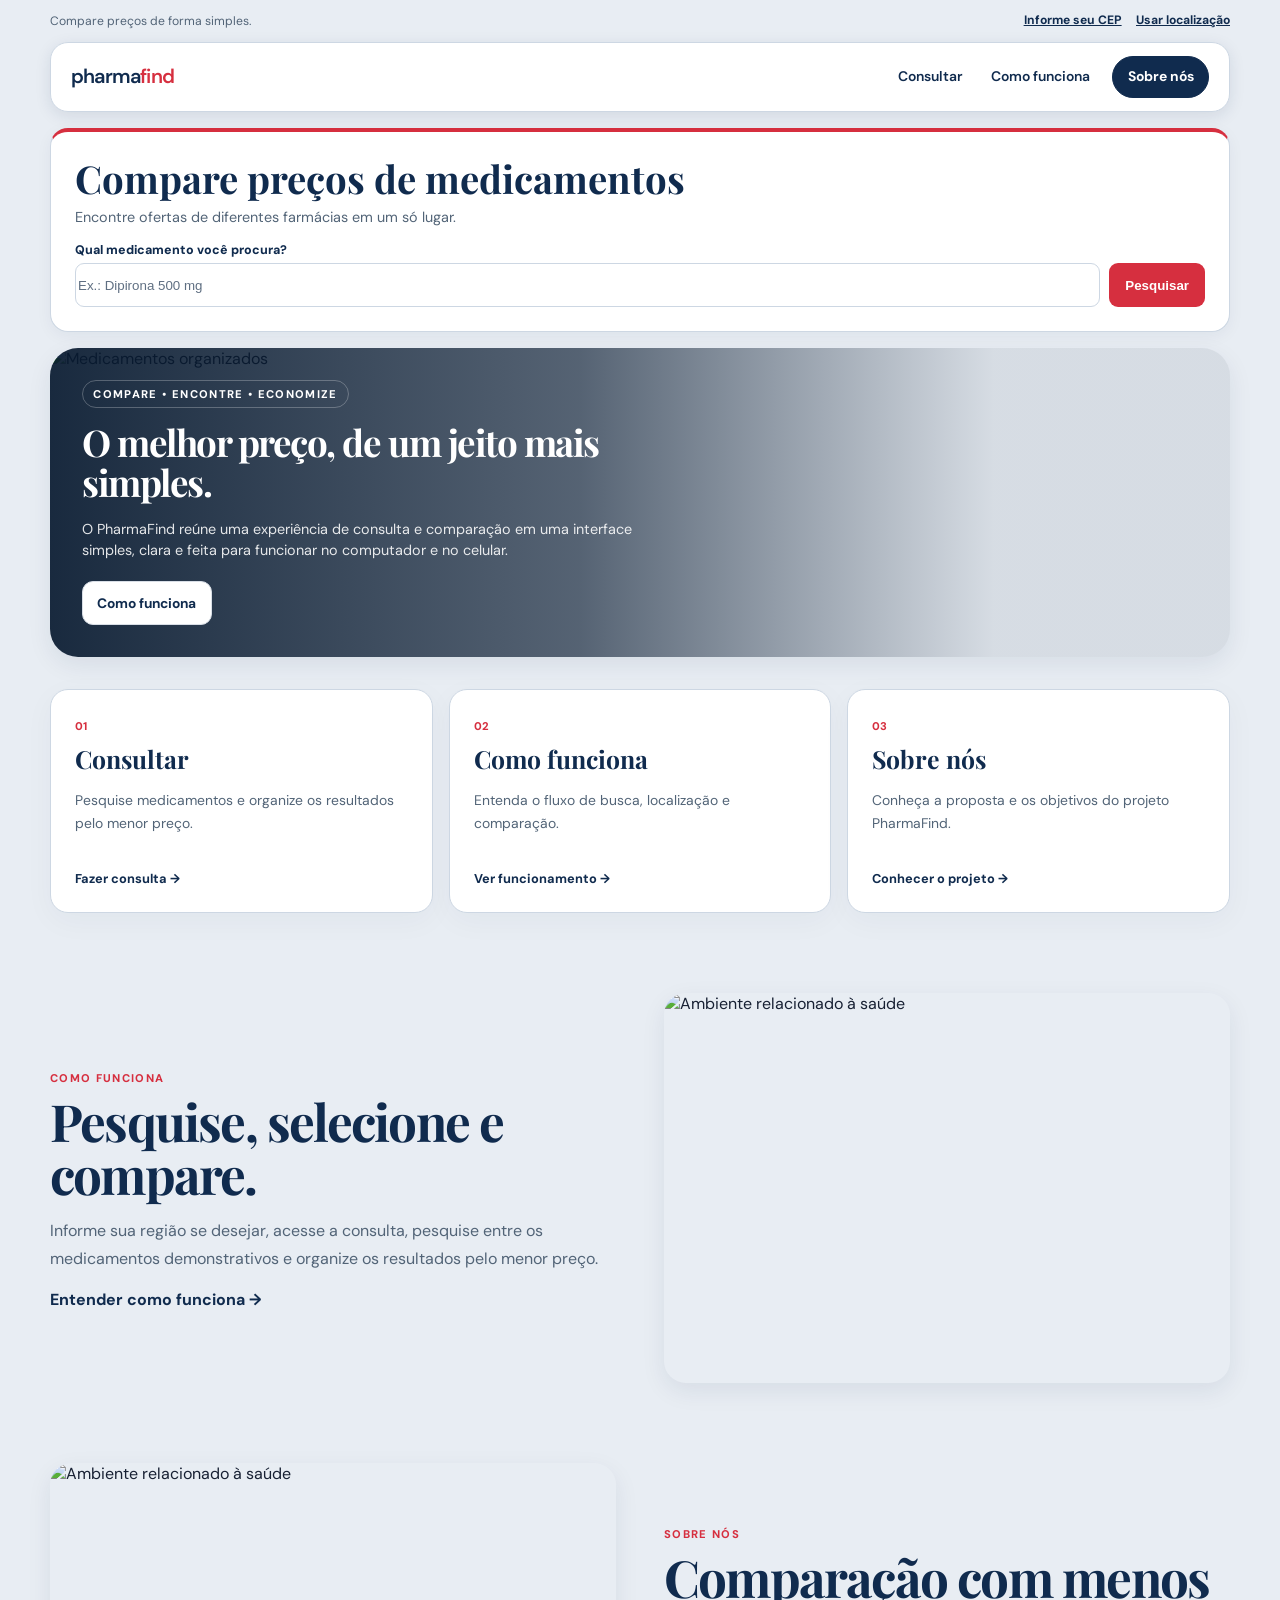
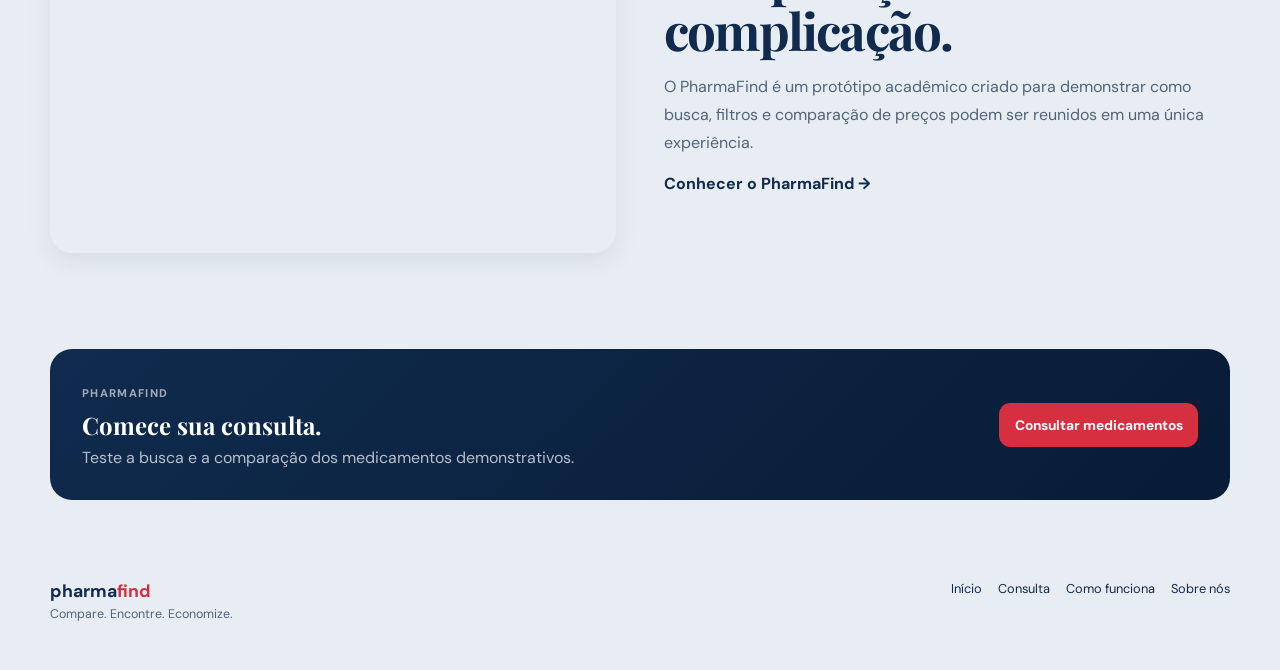
==== commit cde98bc6: "fix(u10): aprimorar UX, acessibilidade e homologar frontend (#20)" ====
--- a/frontend/index.html
+++ b/frontend/index.html
@@ -1,5 +1,5 @@
 <!doctype html>
-<html lang="pt-BR">
+<html lang="pt-BR" data-theme="light">
 
 <head>
   <meta charset="utf-8">
@@ -28,6 +28,7 @@
 
     <!-- CSS -->
   <link rel="stylesheet" href="style.css">
+  <link rel="icon" type="image/svg+xml" href="medicamento-placeholder.svg">
 </head>
 
 <body>
@@ -154,7 +155,19 @@
     <!--
          hero
      -->
-    <section class="hero" id="conteudo-principal" tabindex="-1">
+    <section class="home-search" id="conteudo-principal" tabindex="-1" aria-labelledby="homeSearchTitle">
+      <h1 id="homeSearchTitle">Compare preços de medicamentos</h1>
+      <p>Encontre ofertas de diferentes farmácias em um só lugar.</p>
+      <div class="hero-search" role="search" aria-label="Pesquisar medicamentos">
+        <label for="heroMedicineSearch">Qual medicamento você procura?</label>
+        <div class="hero-search-row">
+          <input id="heroMedicineSearch" type="search" placeholder="Ex.: Dipirona 500 mg">
+          <button id="heroSearchButton" type="button">Pesquisar</button>
+        </div>
+      </div>
+    </section>
+
+    <section class="hero">
 
       <img
         src="https://images.unsplash.com/photo-1584308666744-24d5c474f2ae?auto=format&fit=crop&w=1800&q=90"
@@ -167,10 +180,10 @@
           COMPARE • ENCONTRE • ECONOMIZE
         </span>
 
-        <h1>
+        <h2>
           O melhor preço,
           de um jeito mais simples.
-        </h1>
+        </h2>
 
         <p>
           O PharmaFind reúne uma experiência de consulta
@@ -178,28 +191,7 @@
           e feita para funcionar no computador e no celular.
         </p>
 
-        <div class="hero-search">
-          <label for="heroMedicineSearch">Buscar medicamento</label>
-          <div class="hero-search-row">
-            <input
-              id="heroMedicineSearch"
-              type="search"
-              placeholder="Ex.: Dipirona 500 mg"
-            >
-            <button id="heroSearchButton" type="button">
-              Pesquisar
-            </button>
-          </div>
-        </div>
-
         <div class="hero-buttons">
-
-          <a
-            class="primary-button"
-            href="consulta.html"
-          >
-            Consultar medicamentos
-          </a>
 
           <a
             class="secondary-button"
@@ -308,7 +300,7 @@
         </span>
 
         <h2>
-          Pesquise, filtre
+          Pesquise, selecione
           e compare.
         </h2>
 
@@ -582,4 +574,4 @@
   <script src="script.js"></script>
 
 </body>
-</html>+</html>
--- a/frontend/style.css
+++ b/frontend/style.css
@@ -6,16 +6,16 @@
 
   --pf-red: #d62f3f;
 
-  --pf-background: #f7f8fa;
+  --pf-background: #e8edf3;
   --pf-white: #ffffff;
 
   --pf-text: #172033;
-  --pf-muted: #697586;
-
-  --pf-border: #e5eaf0;
+  --pf-muted: #526477;
+
+  --pf-border: #cdd7e3;
 
   --pf-shadow:
-    0 22px 60px rgba(16, 43, 78, 0.09);
+    0 8px 24px rgba(16, 43, 78, 0.08);
 }
 
 input::placeholder,
@@ -32,18 +32,14 @@
 }
 
 html {
+  background: var(--pf-background);
   scroll-behavior: smooth;
 }
 
 body {
   margin: 0;
 
-  background:
-    linear-gradient(
-      180deg,
-      #fdfcfb 0%,
-      var(--pf-background) 100%
-    );
+  background: var(--pf-background);
 
   color: var(--pf-text);
 
@@ -54,7 +50,6 @@
     BlinkMacSystemFont,
     sans-serif;
 
-  overflow-x: hidden;
 }
 
 h1,
@@ -172,7 +167,7 @@
 nav.container-fluid {
   position: sticky;
 
-  top: 0;
+  top: 14px;
 
   z-index: 20;
 
@@ -189,18 +184,15 @@
 
   padding:
     0.8rem
-    0;
-
-  background:
-    rgba(255, 255, 255, 0.96);
+    clamp(0.75rem, 2vw, 1.25rem);
+
+  background: var(--pf-white);
 
   backdrop-filter: blur(15px);
 
-  border-top:
-    1px solid var(--pf-border);
-
-  border-bottom:
-    1px solid var(--pf-border);
+  border: 1px solid var(--pf-border);
+  border-radius: 18px;
+  box-shadow: 0 4px 16px rgba(16, 43, 78, 0.1);
 }
 
 nav.container-fluid ul {
@@ -516,12 +508,12 @@
 .hero {
   position: relative;
 
-  min-height: 490px;
+  min-height: 0;
 
   margin:
-    1.2rem
+    1rem
     0
-    3.5rem;
+    2rem;
 
   overflow: hidden;
 
@@ -567,9 +559,9 @@
 
   padding:
     clamp(
-      2.3rem,
-      6vw,
-      5rem
+      1.25rem,
+      3vw,
+      2rem
     );
 
   color:
@@ -595,7 +587,7 @@
   letter-spacing: 0.12em;
 }
 
-.hero h1 {
+.hero h2 {
   max-width: 620px;
 
   margin:
@@ -612,12 +604,12 @@
 
   font-size:
     clamp(
-      2.7rem,
-      5.5vw,
-      5rem
+      1.6rem,
+      3vw,
+      2.3rem
     );
 
-  line-height: 0.99;
+  line-height: 1.1;
 
   letter-spacing: -0.04em;
 }
@@ -630,9 +622,9 @@
   color:
     rgba(255, 255, 255, 0.88);
 
-  font-size: 1rem;
-
-  line-height: 1.7;
+  font-size: 0.9rem;
+
+  line-height: 1.5;
 }
 
 .hero-buttons {
@@ -1585,6 +1577,12 @@
       center;
   }
 
+  .mobile-menu {
+    position: sticky;
+    top: calc(14px + 5rem);
+    z-index: 19;
+  }
+
   nav.container-fluid {
     display:
       flex;
@@ -1598,7 +1596,7 @@
 
   .hero {
     min-height:
-      450px;
+      0;
   }
 
   .hero::after {
@@ -1613,7 +1611,7 @@
 
   .hero-content {
     position:
-      absolute;
+      relative;
 
     left:
       0;
@@ -1690,7 +1688,7 @@
 
     padding:
       0.65rem
-      0;
+      0.75rem;
   }
 
   .brand {
@@ -1700,7 +1698,7 @@
 
   .hero {
     min-height:
-      430px;
+      0;
 
     margin-top:
       0.8rem;
@@ -1717,12 +1715,12 @@
       1.25rem;
   }
 
-  .hero h1 {
+  .hero h2 {
     font-size:
       clamp(
-        2.2rem,
-        11vw,
-        3rem
+        1.6rem,
+        6vw,
+        2rem
       );
 
     line-height:
@@ -1842,12 +1840,12 @@
 
   .hero {
     min-height:
-      450px;
-  }
-
-  .hero h1 {
+      0;
+  }
+
+  .hero h2 {
     font-size:
-      2.15rem;
+      1.6rem;
   }
 
   .cep-form {
@@ -1980,15 +1978,34 @@
   color: var(--pf-white);
 }
 
-/* busca principal do hero */
+/* Pesquisa principal, antes do banner promocional. */
+.home-search {
+  margin: 1rem 0;
+  padding: clamp(1rem, 3vw, 1.5rem);
+  border: 1px solid var(--pf-border);
+  border-top: 4px solid var(--pf-red);
+  border-radius: 18px;
+  background: var(--pf-white);
+  box-shadow: 0 4px 16px rgba(16, 43, 78, 0.05);
+}
+
+.home-search h1 {
+  margin: 0 0 0.5rem;
+  color: var(--pf-navy);
+  font-family: "Playfair Display", serif;
+  font-size: clamp(1.6rem, 3.5vw, 2.4rem);
+  line-height: 1.15;
+}
+
+.home-search > p {
+  margin: 0 0 1rem;
+  color: var(--pf-muted);
+  font-size: 0.9rem;
+}
+
 .hero-search {
   width: 100%;
-  max-width: 620px;
-  margin-top: 1.25rem;
-  padding: 0.8rem;
-  border: 1px solid rgba(255, 255, 255, 0.48);
-  border-radius: 14px;
-  background: rgba(255, 255, 255, 0.96);
+  margin: 0;
 }
 
 .hero-search label {
@@ -2006,6 +2023,7 @@
 }
 
 .hero-search input {
+  min-width: 0;
   height: 44px;
   margin: 0;
   border: 1px solid var(--pf-border);
@@ -2023,6 +2041,38 @@
   background: var(--pf-red);
   color: var(--pf-white);
   font-weight: 800;
+}
+
+@media (max-width: 560px) {
+  .hero-search-row {
+    grid-template-columns: 1fr;
+  }
+}
+
+#conteudo-principal,
+.comparison-panel {
+  scroll-margin-top: 5rem;
+}
+
+.query-error {
+  border: 1px solid var(--pf-red);
+  border-radius: 12px;
+  background: #fff4f5;
+  color: var(--pf-navy);
+}
+
+/* Conteúdo dos diálogos continua acessível em janelas baixas/zoom. */
+.popup {
+  overflow-y: auto;
+}
+
+.cep-box {
+  max-height: calc(100dvh - 90px);
+  overflow-y: auto;
+}
+
+.cep-box h3 {
+  padding-right: 1rem;
 }
 
 .offer-button {
@@ -2088,6 +2138,6 @@
 .mobile-menu-button:focus-visible,
 .utility-button:focus-visible,
 .offer-button:focus-visible {
-  outline: 3px solid #ffd166;
+  outline: 3px solid var(--pf-navy);
   outline-offset: 3px;
-}+}
